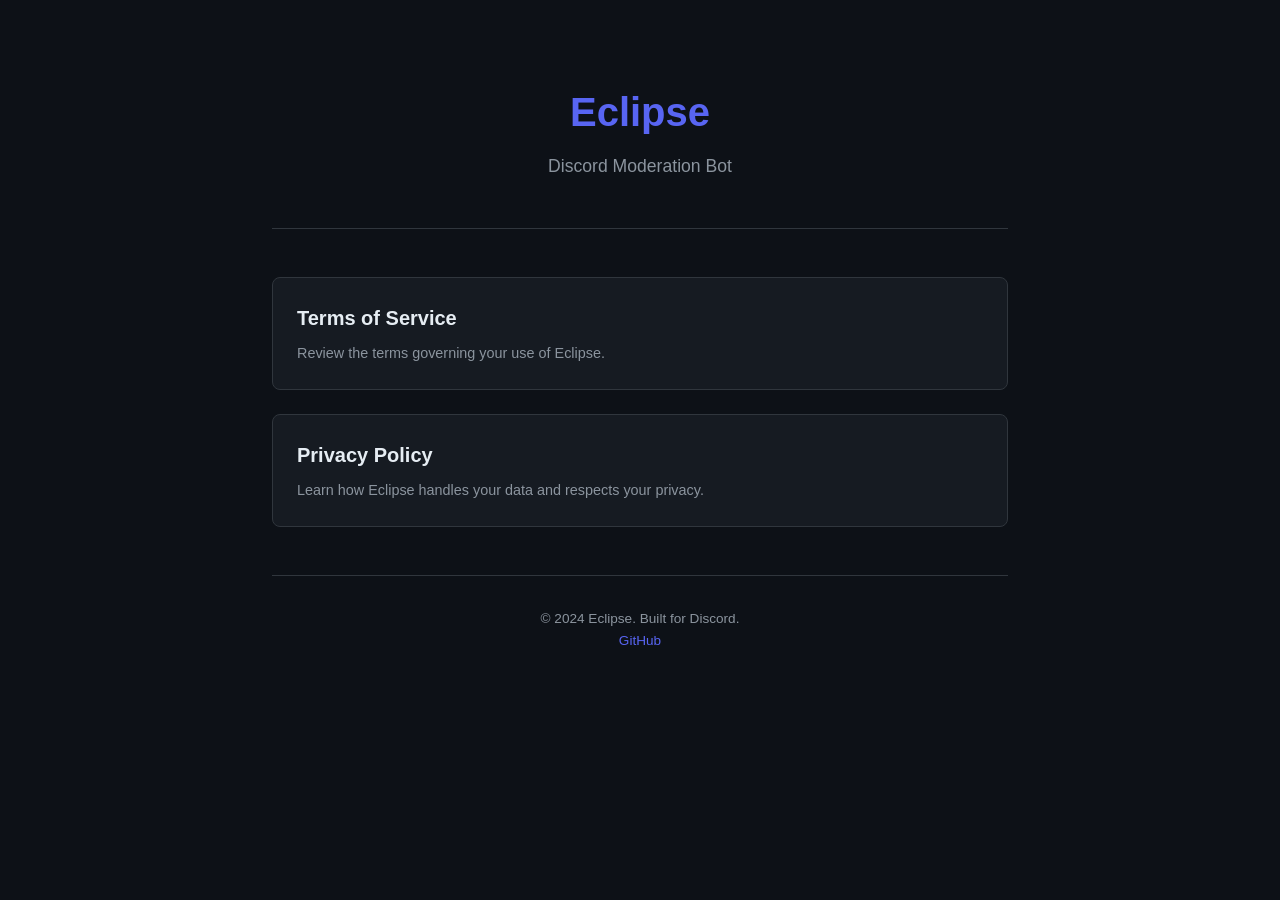
==== docs/index.html @ e570cf3b "Add Eqlipse moderation features and legal pages" ====
<!DOCTYPE html>
<html lang="en">
<head>
    <meta charset="UTF-8">
    <meta name="viewport" content="width=device-width, initial-scale=1.0">
    <title>Eclipse - Discord Moderation Bot</title>
    <style>
        :root {
            --primary: #5865F2;
            --background: #0d1117;
            --surface: #161b22;
            --text: #e6edf3;
            --muted: #8b949e;
            --border: #30363d;
        }
        * { margin: 0; padding: 0; box-sizing: border-box; }
        body {
            font-family: -apple-system, BlinkMacSystemFont, 'Segoe UI', Roboto, sans-serif;
            background: var(--background);
            color: var(--text);
            line-height: 1.6;
        }
        .container {
            max-width: 800px;
            margin: 0 auto;
            padding: 2rem;
        }
        header {
            text-align: center;
            padding: 3rem 0;
            border-bottom: 1px solid var(--border);
            margin-bottom: 3rem;
        }
        h1 {
            font-size: 2.5rem;
            margin-bottom: 0.5rem;
            color: var(--primary);
        }
        .subtitle {
            color: var(--muted);
            font-size: 1.1rem;
        }
        .content {
            display: grid;
            gap: 1.5rem;
        }
        .card {
            background: var(--surface);
            border: 1px solid var(--border);
            border-radius: 8px;
            padding: 1.5rem;
            text-decoration: none;
            color: var(--text);
            transition: border-color 0.2s, transform 0.2s;
        }
        .card:hover {
            border-color: var(--primary);
            transform: translateY(-2px);
        }
        .card h2 {
            font-size: 1.25rem;
            margin-bottom: 0.5rem;
        }
        .card p {
            color: var(--muted);
            font-size: 0.9rem;
        }
        footer {
            text-align: center;
            padding: 2rem 0;
            margin-top: 3rem;
            border-top: 1px solid var(--border);
            color: var(--muted);
            font-size: 0.85rem;
        }
        footer a {
            color: var(--primary);
            text-decoration: none;
        }
        footer a:hover {
            text-decoration: underline;
        }
        @media (max-width: 600px) {
            .container { padding: 1rem; }
            h1 { font-size: 2rem; }
            header { padding: 2rem 0; }
        }
    </style>
</head>
<body>
    <div class="container">
        <header>
            <h1>Eclipse</h1>
            <p class="subtitle">Discord Moderation Bot</p>
        </header>

        <main class="content">
            <a href="terms.html" class="card">
                <h2>Terms of Service</h2>
                <p>Review the terms governing your use of Eclipse.</p>
            </a>

            <a href="privacy.html" class="card">
                <h2>Privacy Policy</h2>
                <p>Learn how Eclipse handles your data and respects your privacy.</p>
            </a>
        </main>

        <footer>
            <p>&copy; 2024 Eclipse. Built for Discord.</p>
            <p>
                <a href="https://github.com/Riyxoen/eclipse-bot">GitHub</a>
            </p>
        </footer>
    </div>
</body>
</html>
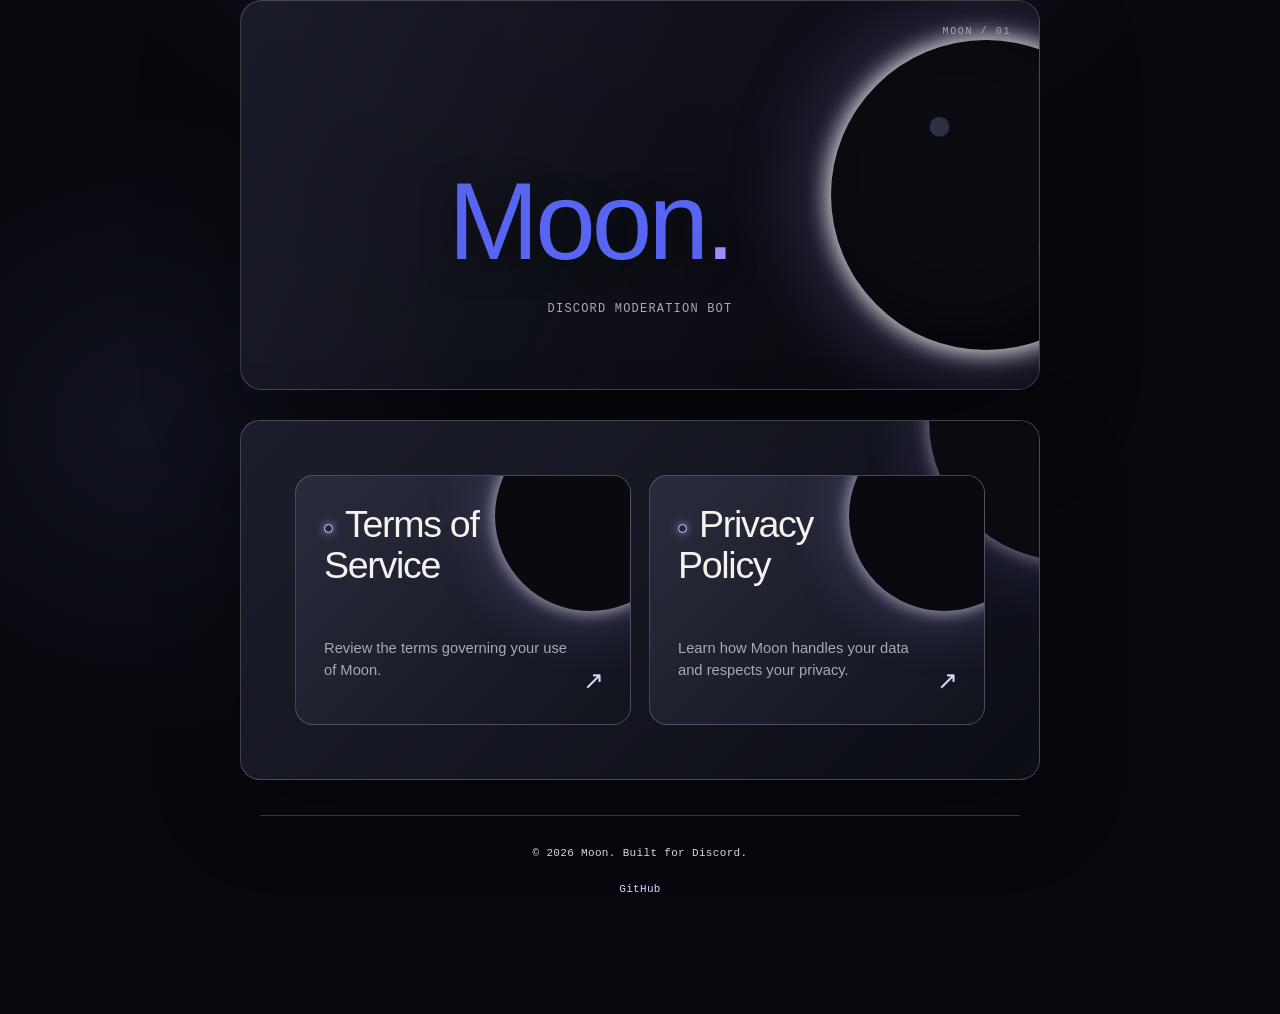
==== commit fce47878: "Rebrand Moon website and update legal pages" ====
--- a/docs/index.html
+++ b/docs/index.html
@@ -3,7 +3,7 @@
 <head>
     <meta charset="UTF-8">
     <meta name="viewport" content="width=device-width, initial-scale=1.0">
-    <title>Eclipse - Discord Moderation Bot</title>
+    <title>Moon - Discord Moderation Bot</title>
     <style>
         :root {
             --primary: #5865F2;
@@ -86,28 +86,29 @@
             header { padding: 2rem 0; }
         }
     </style>
+    <link rel="stylesheet" href="eclipse.css">
 </head>
-<body>
+<body class="home">
     <div class="container">
         <header>
-            <h1>Eclipse</h1>
+            <h1>Moon</h1>
             <p class="subtitle">Discord Moderation Bot</p>
         </header>
 
         <main class="content">
             <a href="terms.html" class="card">
                 <h2>Terms of Service</h2>
-                <p>Review the terms governing your use of Eclipse.</p>
+                <p>Review the terms governing your use of Moon.</p>
             </a>
 
             <a href="privacy.html" class="card">
                 <h2>Privacy Policy</h2>
-                <p>Learn how Eclipse handles your data and respects your privacy.</p>
+                <p>Learn how Moon handles your data and respects your privacy.</p>
             </a>
         </main>
 
         <footer>
-            <p>&copy; 2024 Eclipse. Built for Discord.</p>
+            <p>&copy; 2026 Moon. Built for Discord.</p>
             <p>
                 <a href="https://github.com/Riyxoen/eclipse-bot">GitHub</a>
             </p>
--- a/docs/eclipse.css
+++ b/docs/eclipse.css
@@ -0,0 +1,172 @@
+:root {
+    --ink: #07080d;
+    --night: #0e1018;
+    --surface: rgba(23, 25, 36, .78);
+    --surface-strong: #171a25;
+    --text: #f5f3ee;
+    --muted: #a7a9b6;
+    --faint: rgba(229, 229, 238, .14);
+    --line: rgba(239, 238, 245, .22);
+    --violet: #9e8cff;
+    --glow: #d9d6ff;
+}
+
+* { box-sizing: border-box; margin: 0; padding: 0; }
+
+html { background: var(--ink); }
+
+body {
+    min-height: 100vh;
+    overflow-x: hidden;
+    font-family: "Avenir Next", Avenir, "Helvetica Neue", -apple-system, BlinkMacSystemFont, "Segoe UI", sans-serif;
+    color: var(--text);
+    background:
+        radial-gradient(ellipse 62% 38% at 50% -8%, rgba(161, 146, 255, .13), transparent 70%),
+        radial-gradient(circle at 11% 42%, rgba(93, 102, 175, .11), transparent 25%),
+        var(--ink);
+    line-height: 1.72;
+    animation: sky-breathe 14s ease-in-out infinite alternate;
+}
+
+body::before, body::after {
+    content: "";
+    position: fixed;
+    z-index: -1;
+    pointer-events: none;
+    border-radius: 50%;
+}
+
+body::before {
+    width: min(63vw, 720px); height: min(63vw, 720px);
+    top: -390px; left: 50%; transform: translateX(-50%);
+    background: #0a0b12;
+    box-shadow: 0 0 28px 4px rgba(247, 245, 255, .78), 0 0 110px 42px rgba(179, 168, 255, .2), inset 0 0 46px rgba(255,255,255,.05);
+    animation: moon-pulse 9s ease-in-out infinite;
+}
+
+body::after {
+    width: 430px; height: 430px; right: -260px; bottom: 8vh;
+    background: radial-gradient(circle, rgba(145, 129, 255, .11), transparent 66%);
+    animation: drift 18s ease-in-out infinite alternate;
+}
+
+body.home::after {
+    width: 3px; height: 3px; right: auto; bottom: auto; left: 9%; top: 39%;
+    background: white; opacity: .65;
+    box-shadow: 9vw -19vh 0 -1px rgba(255,255,255,.65), 24vw -6vh 0 -1px rgba(255,255,255,.6), 73vw 6vh 0 -1px rgba(255,255,255,.56), 82vw 37vh 0 -1px rgba(255,255,255,.5), 51vw 52vh 0 -1px rgba(255,255,255,.55), 15vw 61vh 0 -1px rgba(255,255,255,.5), 69vw 82vh 0 -1px rgba(255,255,255,.42);
+    animation: stars 5s ease-in-out infinite alternate;
+}
+
+.container { width: min(100% - 40px, 960px); margin: 0 auto; padding: 0 0 56px; }
+
+header {
+    position: relative;
+    padding: 76px 0 36px;
+    margin-bottom: 30px;
+    border-bottom: 1px solid var(--line);
+    animation: enter .8s cubic-bezier(.2,.75,.2,1) both;
+}
+
+header::after {
+    content: "MOON / 01";
+    position: absolute; right: 0; top: 20px;
+    color: var(--muted); font: 10px/1 ui-monospace, SFMono-Regular, Menlo, monospace; letter-spacing: .16em;
+}
+
+h1, h2, h3 { font-weight: 500; letter-spacing: -.035em; line-height: 1.08; }
+h1 { font-size: clamp(2.7rem, 8vw, 5.8rem); max-width: 720px; }
+.subtitle { margin-top: 12px; color: var(--muted); font: 12px/1.5 ui-monospace, SFMono-Regular, Menlo, monospace; letter-spacing: .1em; text-transform: uppercase; }
+
+.home header {
+    min-height: 390px; display: flex; flex-direction: column; justify-content: flex-end;
+    padding: 78px clamp(10px, 5vw, 54px) 55px; overflow: hidden;
+    border: 1px solid var(--line); border-radius: 22px;
+    background: linear-gradient(115deg, rgba(28,30,43,.92) 0%, rgba(16,17,26,.86) 48%, rgba(9,10,15,.75) 100%);
+    box-shadow: 0 30px 100px rgba(0,0,0,.27);
+}
+.home header::before {
+    content: ""; position: absolute; width: 310px; height: 310px; border-radius: 50%;
+    right: clamp(-132px, -8vw, -52px); top: 50%; transform: translateY(-50%);
+    background: radial-gradient(circle at 35% 28%, #2d3040 0 3%, transparent 3.5%), radial-gradient(circle at 71% 67%, #252837 0 4%, transparent 4.5%), #0b0c12;
+    box-shadow: 0 0 22px 4px rgba(255,255,255,.83), 0 0 82px 26px rgba(167,148,255,.22), inset -28px -22px 46px rgba(0,0,0,.56);
+    animation: moon-float 10s ease-in-out infinite;
+}
+.home header h1 { position: relative; z-index: 1; font-size: clamp(3.3rem, 9vw, 6.8rem); max-width: 590px; text-shadow: 0 8px 35px rgba(0,0,0,.43); }
+.home header h1::after { content: "."; color: var(--violet); }
+.home .subtitle { position: relative; z-index: 1; }
+.home header::after { right: 28px; top: 26px; }
+
+nav { margin-bottom: 28px; }
+nav a, footer a, main a { color: var(--glow); text-decoration: none; }
+nav a { display: inline-flex; align-items: center; gap: 8px; font: 11px/1 ui-monospace, SFMono-Regular, Menlo, monospace; letter-spacing: .08em; text-transform: uppercase; }
+nav a:hover, footer a:hover, main a:hover { color: white; text-decoration: underline; text-underline-offset: 4px; }
+.date { margin-top: 14px; color: var(--muted); font: 11px/1.5 ui-monospace, SFMono-Regular, Menlo, monospace; letter-spacing: .05em; }
+
+.content { display: grid; grid-template-columns: repeat(2, minmax(0, 1fr)); gap: 18px; margin-top: 24px; }
+.card {
+    position: relative; isolation: isolate; min-height: 250px; overflow: hidden;
+    padding: 28px; border: 1px solid var(--line); border-radius: 18px;
+    color: var(--text); text-decoration: none; background: linear-gradient(135deg, rgba(42,45,61,.96), rgba(18,20,29,.9));
+    transition: transform .25s ease, border-color .25s ease, box-shadow .25s ease;
+}
+.card::before { content: ""; position: absolute; z-index: -1; width: 190px; height: 190px; border-radius: 50%; right: -55px; top: -55px; background: #090a10; box-shadow: 0 0 15px 2px rgba(245,244,255,.6), 0 0 52px 18px rgba(155,139,255,.18); }
+.card::after { content: "↗"; position: absolute; right: 26px; bottom: 22px; color: var(--glow); font-size: 25px; }
+.card:hover { transform: translateY(-6px); border-color: rgba(221, 216, 255, .7); box-shadow: 0 25px 60px rgba(0,0,0,.33); }
+.card:nth-child(1) { animation: enter .8s .15s cubic-bezier(.2,.75,.2,1) both; }
+.card:nth-child(2) { animation: enter .8s .28s cubic-bezier(.2,.75,.2,1) both; }
+.card:hover::before { animation: card-moon .8s ease both; }
+.card h2 { max-width: 210px; font-size: clamp(1.65rem, 3vw, 2.35rem); }
+.card p { position: absolute; bottom: 27px; max-width: 75%; color: var(--muted); font-size: .92rem; line-height: 1.5; }
+
+main {
+    position: relative; overflow: hidden;
+    padding: clamp(26px, 5vw, 54px); border: 1px solid var(--line); border-radius: 20px;
+    background: linear-gradient(135deg, rgba(29, 31, 44, .95), rgba(13, 15, 23, .88));
+    box-shadow: 0 28px 85px rgba(0,0,0,.28);
+    animation: enter .8s .12s cubic-bezier(.2,.75,.2,1) both;
+}
+main::before { content: ""; position: absolute; width: 280px; height: 280px; right: -170px; top: -140px; border-radius: 50%; background: #0a0b10; box-shadow: 0 0 16px 2px rgba(247,245,255,.45), 0 0 60px 20px rgba(158,140,255,.16); opacity: .9; }
+main > * { position: relative; }
+main h2 { margin: 48px 0 16px; color: var(--text); font-size: clamp(1.35rem, 2.5vw, 1.8rem); }
+main h2:first-child { margin-top: 0; }
+main h2::before { content: ""; display: inline-block; width: 7px; height: 7px; margin: 0 12px 4px 0; border: 1px solid var(--glow); border-radius: 50%; box-shadow: 0 0 10px var(--violet); }
+main h3 { margin: 28px 0 10px; font-size: 1.08rem; color: #dedbe9; }
+p { margin-bottom: 16px; color: #dedee5; }
+ul, ol { margin: 0 0 18px 4px; padding-left: 22px; }
+li { margin: 6px 0; padding-left: 5px; color: #d2d2dc; }
+li::marker { color: var(--violet); }
+strong { color: #fff; }
+code { padding: .13em .38em; border-radius: 4px; background: rgba(202,194,255,.13); color: #e2ddff; font: .85em ui-monospace, SFMono-Regular, Menlo, monospace; }
+table { width: 100%; margin: 20px 0; border-collapse: separate; border-spacing: 0; border: 1px solid var(--line); border-radius: 12px; overflow: hidden; font-size: .91rem; }
+th, td { padding: 14px; border-right: 1px solid var(--line); border-bottom: 1px solid var(--line); text-align: left; vertical-align: top; }
+th:last-child, td:last-child { border-right: 0; }
+tr:last-child td { border-bottom: 0; }
+th { color: #fff; background: rgba(167,151,255,.13); font-weight: 500; }
+
+footer { width: min(100% - 40px, 960px); margin: 35px auto 0; padding: 28px 0 42px; border-top: 1px solid var(--line); color: var(--muted); font: 11px/1.8 ui-monospace, SFMono-Regular, Menlo, monospace; letter-spacing: .03em; }
+footer p + p { margin-top: 4px; }
+
+@keyframes enter { from { opacity: 0; transform: translateY(18px); } to { opacity: 1; transform: translateY(0); } }
+@keyframes moon-pulse { 0%,100% { transform: translateX(-50%) scale(1); opacity: .96; } 50% { transform: translateX(-50%) scale(1.025); opacity: 1; } }
+@keyframes moon-float { 0%,100% { transform: translateY(-50%) translate(0, 0) rotate(-4deg); } 50% { transform: translateY(-50%) translate(-12px, 12px) rotate(3deg); } }
+@keyframes card-moon { to { transform: scale(1.13); } }
+@keyframes drift { to { transform: translate(-45px, -35px) scale(1.22); } }
+@keyframes sky-breathe { to { background-color: #0a0b12; } }
+@keyframes stars { to { opacity: 1; filter: drop-shadow(0 0 5px white); } }
+
+@media (prefers-reduced-motion: reduce) {
+    *, *::before, *::after { animation-duration: .01ms !important; animation-iteration-count: 1 !important; scroll-behavior: auto !important; }
+}
+
+@media (max-width: 620px) {
+    .container { width: min(100% - 28px, 960px); }
+    header { padding-top: 64px; }
+    header::after { top: 24px; }
+    .content { grid-template-columns: 1fr; margin-top: 30px; }
+    .home header { min-height: 350px; padding: 60px 24px 40px; }
+    .home header::before { width: 230px; height: 230px; right: -118px; top: 42%; }
+    .card { min-height: 220px; }
+    main { padding: 26px 20px; border-radius: 15px; }
+    table { display: block; overflow-x: auto; font-size: .82rem; }
+    th, td { min-width: 130px; padding: 11px; }
+}
